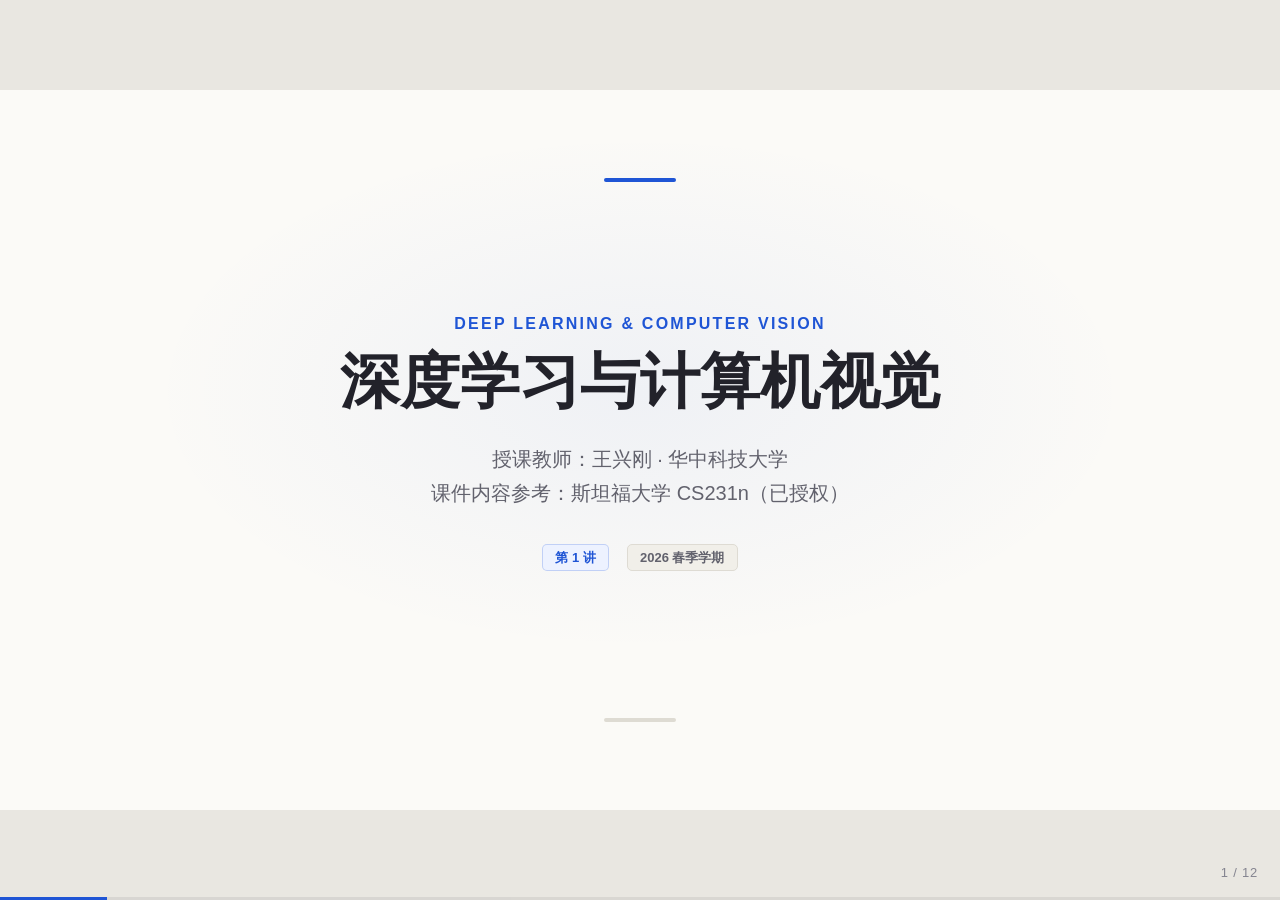
==== demo.html @ 80c35b1e "Initial commit: 深度学习与计算机视觉 AI-native HTML 课件（三讲）" ====
<!DOCTYPE html>
<html lang="zh-CN">
<head>
<meta charset="utf-8">
<meta name="viewport" content="width=device-width, initial-scale=1">
<title>课件设计系统 Demo — 深度学习与计算机视觉</title>
<link rel="stylesheet" href="css/slides.css">
</head>
<body>
<div id="viewport">
  <div id="stage">

<!-- ========== 1. cover 封面 ========== -->
<section class="slide" data-layout="cover">
  <div class="kicker">Deep Learning &amp; Computer Vision</div>
  <h1 class="cover-title">深度学习与计算机视觉</h1>
  <div class="cover-sub">授课教师：王兴刚 · 华中科技大学<br>课件内容参考：斯坦福大学 CS231n（已授权）</div>
  <div class="cover-lecture">
    <span class="tag">第 1 讲</span>
    <span class="tag neutral">2026 春季学期</span>
  </div>
</section>

<!-- ========== 2. section 章节页 ========== -->
<section class="slide" data-layout="section">
  <div class="section-num">01</div>
  <div class="section-title">课程导论</div>
  <div class="section-sub">人工智能 · 机器学习 · 深度学习 · 计算机视觉</div>
</section>

<!-- ========== 3. bullets 单栏列表 ========== -->
<section class="slide" data-layout="bullets">
  <div class="slide-meta"><span>第 1 讲 · 课程导论</span><span class="meta-page">03</span></div>
  <div class="kicker">Overview</div>
  <h2 class="slide-title">什么是<span class="em">计算机视觉</span>？</h2>
  <div class="slide-body">
    <p class="lead">让机器像人一样“看懂”图像与视频，是人工智能最核心的能力之一。</p>
    <ul class="bullets">
      <li>视觉是生物最重要的感知通道
        <ul>
          <li>人类大脑皮层约 50% 参与视觉处理</li>
          <li>每秒约 10<sup>7</sup> 比特的视觉信息进入人眼</li>
        </ul>
      </li>
      <li>计算机视觉的目标：<strong>从像素到语义</strong></li>
      <li>典型任务：分类、检测、分割、重建</li>
      <li>深度学习是当前的主导范式 <span class="tag">CNN</span> <span class="tag warm">Transformer</span></li>
    </ul>
  </div>
</section>

<!-- ========== 3b. bullets + .dense 内容较多时 ========== -->
<section class="slide dense" data-layout="bullets">
  <div class="slide-meta"><span>第 1 讲 · 课程导论</span><span class="meta-page">04</span></div>
  <h2 class="slide-title">本讲要点（dense 版式示例）</h2>
  <div class="slide-body">
    <ul class="bullets">
      <li>人工智能的历史脉络
        <ul>
          <li>1956 达特茅斯会议：AI 概念诞生</li>
          <li>两次寒冬与三次浪潮</li>
        </ul>
      </li>
      <li>机器学习 vs. 传统规则方法
        <ul>
          <li>从“手工规则”到“数据驱动”</li>
          <li>特征工程与表示学习</li>
        </ul>
      </li>
      <li>深度学习爆发的三要素：数据、算力、算法</li>
      <li>计算机视觉的核心问题
        <ul>
          <li>语义鸿沟：像素与语义的差距</li>
          <li>视角、光照、遮挡、形变带来的类内差异</li>
        </ul>
      </li>
      <li>课程安排与考核方式说明</li>
    </ul>
  </div>
</section>

<!-- ========== 4. two-col 双栏 ========== -->
<section class="slide" data-layout="two-col">
  <div class="slide-meta"><span>第 1 讲 · 课程导论</span><span class="meta-page">05</span></div>
  <h2 class="slide-title">传统方法 vs. 深度学习</h2>
  <div class="cols">
    <div class="col">
      <div class="col-title">传统视觉方法</div>
      <ul class="bullets">
        <li>手工设计特征（SIFT、HOG）</li>
        <li>浅层分类器（SVM、Boosting）</li>
        <li>流程清晰、可解释性强</li>
        <li>性能受限于特征表达能力</li>
      </ul>
    </div>
    <div class="col">
      <div class="col-title">深度学习方法</div>
      <ul class="bullets">
        <li>特征自动从数据中学习</li>
        <li>端到端联合优化</li>
        <li>性能随数据规模持续增长</li>
        <li>依赖大量标注数据与算力</li>
      </ul>
    </div>
  </div>
</section>

<!-- ========== 5. split 左文右图 ========== -->
<section class="slide" data-layout="split">
  <div class="slide-meta"><span>第 1 讲 · 课程导论</span><span class="meta-page">06</span></div>
  <h2 class="slide-title">图像分类：给定图片，预测类别</h2>
  <div class="split-body">
    <div class="split-text">
      <ul class="bullets">
        <li>输入：一张 RGB 图像</li>
        <li>输出：<strong>预定义类别</strong>的概率分布</li>
        <li>核心挑战：视角 / 光照 / 形变 / 遮挡</li>
        <li>代表数据集：ImageNet（1000 类、128 万张图）</li>
      </ul>
    </div>
    <div class="split-media">
      <img src="data:image/svg+xml;utf8,<svg xmlns='http://www.w3.org/2000/svg' width='640' height='420'><rect width='640' height='420' fill='white'/><circle cx='320' cy='190' r='110' fill='none' stroke='%232456d6' stroke-width='4'/><text x='320' y='200' font-size='30' text-anchor='middle' fill='%2322222a' font-family='sans-serif'>cat: 0.92</text><text x='320' y='360' font-size='18' text-anchor='middle' fill='%23666' font-family='sans-serif'>示意图：分类结果</text></svg>" alt="分类示意">
      <div class="caption">图 1 · 图像分类任务示意</div>
    </div>
  </div>
</section>

<!-- ========== 5b. split + .flip 右文左图 ========== -->
<section class="slide flip" data-layout="split">
  <div class="slide-meta"><span>第 1 讲 · 课程导论</span><span class="meta-page">07</span></div>
  <h2 class="slide-title">目标检测：定位并识别多个目标</h2>
  <div class="split-body">
    <div class="split-text">
      <ul class="bullets">
        <li>在分类基础上进一步给出<strong>边界框</strong></li>
        <li>需要同时解决定位与分类两个子问题</li>
        <li>两阶段：Faster R-CNN；单阶段：YOLO</li>
      </ul>
    </div>
    <div class="split-media">
      <img src="data:image/svg+xml;utf8,<svg xmlns='http://www.w3.org/2000/svg' width='640' height='420'><rect width='640' height='420' fill='white'/><rect x='80' y='80' width='200' height='160' fill='none' stroke='%232456d6' stroke-width='4'/><rect x='360' y='160' width='180' height='180' fill='none' stroke='%23c2521e' stroke-width='4'/><text x='180' y='70' font-size='20' text-anchor='middle' fill='%232456d6' font-family='sans-serif'>person</text><text x='450' y='150' font-size='20' text-anchor='middle' fill='%23c2521e' font-family='sans-serif'>bicycle</text></svg>" alt="检测示意">
      <div class="caption">图 2 · 目标检测输出示例（flip 版式）</div>
    </div>
  </div>
</section>

<!-- ========== 6. image-full 整页大图 ========== -->
<section class="slide" data-layout="image-full">
  <div class="slide-meta"><span>第 1 讲 · 课程导论</span><span class="meta-page">08</span></div>
  <h2 class="slide-title">语义分割：逐像素的场景理解</h2>
  <div class="full-media">
    <img src="data:image/svg+xml;utf8,<svg xmlns='http://www.w3.org/2000/svg' width='1000' height='460'><rect width='1000' height='460' fill='white'/><rect x='60' y='60' width='880' height='300' fill='%23e8eefb'/><rect x='60' y='240' width='880' height='120' fill='%23fbece4'/><circle cx='300' cy='160' r='60' fill='%232456d6' opacity='0.5'/><circle cx='700' cy='150' r='50' fill='%23c2521e' opacity='0.5'/><text x='500' y='420' font-size='20' text-anchor='middle' fill='%23666' font-family='sans-serif'>天空 / 道路 / 车辆 / 行人 —— 每个像素一个类别</text></svg>" alt="语义分割示意">
  </div>
  <div class="caption">图 3 · 语义分割将图像分解为具有语义标签的区域</div>
</section>

<!-- ========== 7. gallery 多图 grid ========== -->
<section class="slide" data-layout="gallery">
  <div class="slide-meta"><span>第 1 讲 · 课程导论</span><span class="meta-page">09</span></div>
  <h2 class="slide-title">视觉任务一览</h2>
  <div class="gallery-grid" data-cols="2">
    <figure>
      <img src="data:image/svg+xml;utf8,<svg xmlns='http://www.w3.org/2000/svg' width='520' height='260'><rect width='520' height='260' fill='white'/><circle cx='260' cy='130' r='70' fill='none' stroke='%232456d6' stroke-width='4'/></svg>" alt="分类">
      <figcaption>(a) 图像分类</figcaption>
    </figure>
    <figure>
      <img src="data:image/svg+xml;utf8,<svg xmlns='http://www.w3.org/2000/svg' width='520' height='260'><rect width='520' height='260' fill='white'/><rect x='140' y='60' width='240' height='140' fill='none' stroke='%232456d6' stroke-width='4'/></svg>" alt="检测">
      <figcaption>(b) 目标检测</figcaption>
    </figure>
    <figure>
      <img src="data:image/svg+xml;utf8,<svg xmlns='http://www.w3.org/2000/svg' width='520' height='260'><rect width='520' height='260' fill='white'/><rect x='0' y='150' width='520' height='110' fill='%23e8eefb'/><rect x='0' y='0' width='520' height='150' fill='%23fbece4'/></svg>" alt="分割">
      <figcaption>(c) 语义分割</figcaption>
    </figure>
    <figure>
      <img src="data:image/svg+xml;utf8,<svg xmlns='http://www.w3.org/2000/svg' width='520' height='260'><rect width='520' height='260' fill='white'/><path d='M80 200 L200 80 L320 160 L440 60' fill='none' stroke='%232456d6' stroke-width='4'/></svg>" alt="姿态估计">
      <figcaption>(d) 姿态估计</figcaption>
    </figure>
  </div>
</section>

<!-- ========== 8. statement 金句页 ========== -->
<section class="slide" data-layout="statement">
  <div class="statement-text">计算机视觉的核心问题，<br>是如何跨越<span class="em">像素</span>与<span class="em">语义</span>之间的鸿沟。</div>
  <div class="statement-sub">—— 本讲主线</div>
</section>

<!-- ========== 9. table 表格 ========== -->
<section class="slide" data-layout="table">
  <div class="slide-meta"><span>第 1 讲 · 课程导论</span><span class="meta-page">11</span></div>
  <h2 class="slide-title">ImageNet 挑战赛历年冠军</h2>
  <div class="table-wrap">
    <table>
      <thead>
        <tr><th>年份</th><th>模型</th><th>方法类别</th><th class="num">Top-5 错误率</th></tr>
      </thead>
      <tbody>
        <tr><td class="num">2010</td><td>NEC-UIUC</td><td>手工特征 + SVM</td><td class="num">28.2%</td></tr>
        <tr><td class="num">2012</td><td><strong>AlexNet</strong></td><td>深度卷积网络</td><td class="num">15.3%</td></tr>
        <tr><td class="num">2014</td><td>GoogLeNet</td><td>Inception 模块</td><td class="num">6.7%</td></tr>
        <tr><td class="num">2015</td><td>ResNet</td><td>残差连接（152 层）</td><td class="num">3.6%</td></tr>
        <tr><td class="num">2017</td><td>SENet</td><td>通道注意力</td><td class="num">2.3%</td></tr>
      </tbody>
    </table>
  </div>
</section>

<!-- ========== 10. code 代码 / 公式 ========== -->
<section class="slide" data-layout="code">
  <div class="slide-meta"><span>第 1 讲 · 课程导论</span><span class="meta-page">12</span></div>
  <h2 class="slide-title">卷积运算与 PyTorch 示例</h2>
  <div class="code-body">
    <div class="formula-block">y[i,j] = &Sigma;<sub>m</sub> &Sigma;<sub>n</sub> x[i+m, j+n] &middot; w[m,n] + b</div>
    <div class="code-block"><span class="kw">import</span> torch.nn <span class="kw">as</span> nn

<span class="cm"># 一个 3x3 卷积层：输入 3 通道，输出 64 通道</span>
conv = nn.Conv2d(<span class="st">in_channels</span>=3, <span class="st">out_channels</span>=64,
                 kernel_size=3, padding=1)
relu = nn.ReLU()</div>
  </div>
</section>

  </div><!-- /#stage -->
</div><!-- /#viewport -->

<div id="pager"></div>
<div id="progress-track"><div id="progress"></div></div>
<script src="js/slides.js"></script>
</body>
</html>
---- css/slides.css ----
/* ==========================================================================
   slides.css — 浅色学术 Keynote 风幻灯片设计系统
   画布：1280 x 720，JS 等比缩放居中；页面结构见 demo.html
   每页：<section class="slide" data-layout="...">
   ========================================================================== */

:root {
  /* 色板：米白纸面 + 深墨色正文 + 学术蓝强调 + 暖橙点缀 */
  --paper:      #fbfaf7;
  --paper-deep: #e9e7e1;   /* 画布外过渡色 */
  --card:       #ffffff;
  --ink:        #22222a;
  --muted:      #62626d;
  --faint:      #858590;
  --line:       #dedbd3;
  --accent:     #1f55d5;
  --accent-soft:#edf2ff;   /* 强调色的浅底 */
  --accent-2:   #c2521e;   /* 暖橙点缀（克制使用） */

  --font-zh: "PingFang SC", "Hiragino Sans GB", "Microsoft YaHei",
             "Noto Sans CJK SC", "Source Han Sans SC", sans-serif;
  --font-en: -apple-system, "Helvetica Neue", "Segoe UI", Arial, sans-serif;
  --font-mono: "SF Mono", "Menlo", "Consolas", "Courier New", monospace;

  --pad-x: 64px;
  --pad-y: 56px;
  --radius: 10px;
}

* { margin: 0; padding: 0; box-sizing: border-box; }
html, body { height: 100%; }

body {
  background: var(--paper-deep);
  color: var(--ink);
  font-family: var(--font-zh);
  overflow: hidden;
  -webkit-font-smoothing: antialiased;
  text-rendering: optimizeLegibility;
}

/* --------------------------------------------------------------------------
   舞台与缩放（JS 计算 scale 写入 #stage 的 transform）
   -------------------------------------------------------------------------- */
#viewport {
  position: fixed; inset: 0;
  display: flex; align-items: center; justify-content: center;
}
#stage {
  width: 1280px; height: 720px;
  position: relative;
  flex: none;
  transform-origin: center center;
}

/* --------------------------------------------------------------------------
   幻灯片通用
   -------------------------------------------------------------------------- */
.slide {
  position: absolute; inset: 0;
  display: none;
  flex-direction: column;
  padding: var(--pad-y) var(--pad-x) calc(var(--pad-y) + 14px);
  background: var(--paper);
  overflow: hidden;
}
.slide::after {
  content: "";
  position: absolute; left: var(--pad-x); right: var(--pad-x); bottom: 0;
  height: 1px;
  background: linear-gradient(90deg, rgba(31,85,213,.30), rgba(31,85,213,0));
  pointer-events: none;
}
.slide.active { display: flex; }

/* 页眉：讲次小字（左） + 页码（右，手写或留空，总页码由 JS pager 提供） */
.slide-meta {
  display: flex; justify-content: space-between; align-items: baseline;
  font-size: 13px; letter-spacing: 0.08em;
  color: var(--faint);
  margin-bottom: 22px;
  text-transform: uppercase;
}
.slide-meta .meta-page { font-family: var(--font-en); }

/* 通用标题 */
.slide-title {
  font-size: 42px; font-weight: 720; line-height: 1.22;
  letter-spacing: 0;
  margin-bottom: 24px;
}
.slide-title .em { color: var(--accent); }

/* 通用元素 --------------------------------------------------------------- */

/* .kicker 标题上方小标签 */
.kicker {
  font-size: 14px; font-weight: 600;
  letter-spacing: 0.14em; text-transform: uppercase;
  color: var(--accent);
  margin-bottom: 12px;
}

/* .lead 导语段 */
.lead {
  font-size: 20px; line-height: 1.62;
  color: var(--muted);
  max-width: 56em;
  margin-bottom: 22px;
}

/* .tag 小胶囊标签 */
.tag {
  display: inline-block;
  font-size: 13px; font-weight: 600; line-height: 1;
  padding: 6px 12px;
  border-radius: 5px;
  background: var(--accent-soft);
  color: var(--accent);
  border: 1px solid rgba(36, 86, 214, 0.22);
}
.tag.warm { background: #fbece4; color: var(--accent-2); border-color: rgba(194, 82, 30, 0.25); }
.tag.neutral { background: #f1efe9; color: var(--muted); border-color: var(--line); }
.tag + .tag { margin-left: 8px; }

/* ul.bullets 自定义 marker：强调色小方块，二级为空心圆点 */
ul.bullets {
  list-style: none;
  font-size: 21px; line-height: 1.6;
}
ul.bullets > li {
  position: relative;
  padding-left: 30px;
  margin-bottom: 14px;
}
ul.bullets > li::before {
  content: "";
  position: absolute; left: 2px; top: 0.62em;
  width: 9px; height: 9px;
  background: var(--accent);
  border-radius: 2px;
}
ul.bullets ul {
  list-style: none;
  margin-top: 10px;
  font-size: 0.88em;
  color: var(--muted);
}
ul.bullets ul > li {
  position: relative;
  padding-left: 26px;
  margin-bottom: 8px;
}
ul.bullets ul > li::before {
  content: "";
  position: absolute; left: 4px; top: 0.58em;
  width: 7px; height: 7px;
  border: 2px solid var(--accent);
  border-radius: 50%;
  background: transparent;
}
ul.bullets strong, .slide strong { color: var(--accent); font-weight: 700; }
ul.bullets .hl2 { color: var(--accent-2); font-weight: 700; }

/* .dense 内容多时的微调 */
.dense .slide-title { font-size: 34px; margin-bottom: 20px; }
.dense ul.bullets { font-size: 18px; line-height: 1.5; }
.dense ul.bullets > li { margin-bottom: 9px; }
.dense .lead { font-size: 18px; margin-bottom: 18px; }

/* 图片：白底图自然融入纸面，轻微圆角 + 细边框 + 浅阴影 */
.slide img {
  display: block;
  max-width: 100%; max-height: 100%;
  border-radius: var(--radius);
  border: 1px solid var(--line);
  box-shadow: 0 3px 14px rgba(34, 34, 42, 0.055);
  background: #fff;
}
figure { display: flex; flex-direction: column; align-items: center; min-width: 0; }
figcaption, .caption {
  margin-top: 10px;
  font-size: 14px; color: var(--faint);
  text-align: center;
}

/* --------------------------------------------------------------------------
   1. cover — 封面
   -------------------------------------------------------------------------- */
.slide[data-layout="cover"] {
  align-items: center; justify-content: center;
  text-align: center;
  background:
    radial-gradient(680px 360px at 50% 42%, rgba(31, 85, 213, .055), transparent 72%),
    var(--paper);
}
.slide[data-layout="cover"] .kicker { font-size: 16px; }
.slide[data-layout="cover"] .cover-title {
  font-size: 60px; font-weight: 800; line-height: 1.22;
  max-width: 20em;
  margin-bottom: 24px;
}
.slide[data-layout="cover"] .cover-sub {
  font-size: 20px; line-height: 1.7; color: var(--muted);
  margin-bottom: 34px;
}
.slide[data-layout="cover"] .cover-lecture {
  display: inline-flex; gap: 10px; align-items: center;
}

/* 封面顶部与底部的细强调线 */
.slide[data-layout="cover"]::before,
.slide[data-layout="cover"]::after {
  content: "";
  position: absolute; left: 50%; transform: translateX(-50%);
  width: 72px; height: 4px; border-radius: 2px;
  background: var(--accent);
}
.slide[data-layout="cover"]::before { top: 88px; }
.slide[data-layout="cover"]::after { bottom: 88px; background: var(--line); }

/* --------------------------------------------------------------------------
   2. section — 章节页
   -------------------------------------------------------------------------- */
.slide[data-layout="section"] {
  align-items: center; justify-content: center;
  text-align: center;
  background:
    radial-gradient(520px 300px at 50% 46%, rgba(31, 85, 213, .05), transparent 72%),
    var(--paper);
}
.slide[data-layout="section"] .section-num {
  font-family: var(--font-en);
  font-size: 130px; font-weight: 800; line-height: 1;
  color: var(--accent);
  opacity: 0.16;
  margin-bottom: 6px;
}
.slide[data-layout="section"] .section-title {
  font-size: 56px; font-weight: 800; line-height: 1.25;
}
.slide[data-layout="section"] .section-sub {
  margin-top: 18px;
  font-size: 19px; color: var(--muted);
}

/* --------------------------------------------------------------------------
   3. bullets — 标题 + 单栏层级列表
   -------------------------------------------------------------------------- */
.slide[data-layout="bullets"] .slide-body { flex: 1; min-height: 0; }

/* --------------------------------------------------------------------------
   4. two-col — 标题 + 左右双栏
   -------------------------------------------------------------------------- */
.slide[data-layout="two-col"] .cols {
  flex: 1; min-height: 0;
  display: grid; grid-template-columns: 1fr 1fr; gap: 48px;
}
.slide[data-layout="two-col"] .col { min-width: 0; }
.slide[data-layout="two-col"] .col-title {
  font-size: 24px; font-weight: 700;
  margin-bottom: 16px;
  padding-bottom: 10px;
  border-bottom: 2px solid var(--accent);
}
.slide[data-layout="two-col"] .col:nth-child(2) .col-title { border-color: var(--accent-2); }
.slide[data-layout="two-col"] ul.bullets { font-size: 19px; }

/* --------------------------------------------------------------------------
   5. split — 标题 + 左文右图（.flip 反转）
   -------------------------------------------------------------------------- */
.slide[data-layout="split"] .split-body {
  flex: 1; min-height: 0;
  display: grid; grid-template-columns: 1fr 1fr; gap: 48px;
  align-items: center;
}
.slide[data-layout="split"] .split-text { min-width: 0; }
.slide[data-layout="split"] .split-media {
  display: flex; flex-direction: column; align-items: center; justify-content: center;
  min-width: 0; max-height: 100%;
}
.slide[data-layout="split"].flip .split-text { order: 2; }
.slide[data-layout="split"].flip .split-media { order: 1; }

/* --------------------------------------------------------------------------
   6. image-full — 整页大图
   -------------------------------------------------------------------------- */
.slide[data-layout="image-full"] { padding-bottom: var(--pad-y); }
.slide[data-layout="image-full"] .slide-title { margin-bottom: 14px; }
.slide[data-layout="image-full"] .full-media {
  flex: 1; min-height: 0;
  display: flex; align-items: center; justify-content: center;
}
.slide[data-layout="image-full"] .full-media img {
  max-width: 100%; max-height: 100%;
  object-fit: contain;
}
.slide[data-layout="image-full"] .caption { margin-top: 12px; }

/* --------------------------------------------------------------------------
   7. gallery — 标题 + 2~6 图 grid
   -------------------------------------------------------------------------- */
.slide[data-layout="gallery"] .gallery-grid {
  flex: 1; min-height: 0;
  display: grid; gap: 24px;
  align-items: stretch;
}
/* 默认 2 列；用 data-cols="3" 切 3 列（4~6 图时） */
.slide[data-layout="gallery"] .gallery-grid { grid-template-columns: repeat(2, 1fr); }
.slide[data-layout="gallery"] .gallery-grid[data-cols="3"] { grid-template-columns: repeat(3, 1fr); }
.slide[data-layout="gallery"] figure {
  justify-content: center;
  min-height: 0;
}
.slide[data-layout="gallery"] figure img {
  flex: 1; min-height: 0;
  object-fit: contain;
}

.cooking-strip {
  flex: 1; min-width: 0;
  display: grid;
  grid-template-columns: repeat(5, minmax(0, 1fr));
  gap: 10px;
  align-items: center;
}
.cooking-strip img {
  width: 100%; height: 112px !important;
  object-fit: cover;
}

/* --------------------------------------------------------------------------
   8. statement — 超大字金句页
   -------------------------------------------------------------------------- */
.slide[data-layout="statement"] {
  align-items: center; justify-content: center;
  text-align: center;
  background:
    radial-gradient(640px 320px at 50% 48%, rgba(31, 85, 213, .045), transparent 74%),
    var(--paper);
}
.slide[data-layout="statement"] .statement-text {
  font-size: 52px; font-weight: 800; line-height: 1.4;
  max-width: 22em;
}
.slide[data-layout="statement"] .statement-text .em { color: var(--accent); }
.slide[data-layout="statement"] .statement-sub {
  margin-top: 26px;
  font-size: 19px; color: var(--muted);
}

/* --------------------------------------------------------------------------
   9. table — 简洁表格
   -------------------------------------------------------------------------- */
.slide[data-layout="table"] .table-wrap { flex: 1; min-height: 0; }
.slide table {
  width: 100%;
  border-collapse: collapse;
  font-size: 19px; line-height: 1.5;
  background: var(--card);
  border: 1px solid var(--line);
  border-radius: var(--radius);
  overflow: hidden;
}
.slide table th {
  background: var(--accent);
  color: #fff;
  font-weight: 700; text-align: left;
  padding: 13px 18px;
  font-size: 17px;
}
.slide table td {
  padding: 12px 18px;
  border-top: 1px solid var(--line);
  color: var(--ink);
}
.slide table tbody tr:nth-child(even) td { background: #f4f2ec; }
.slide table td.num, .slide table th.num { font-family: var(--font-en); text-align: right; }
.dense table { font-size: 16px; }
.dense table th, .dense table td { padding: 9px 14px; }

/* --------------------------------------------------------------------------
   10. code — 代码 / 公式块
   -------------------------------------------------------------------------- */
.slide[data-layout="code"] .code-body { flex: 1; min-height: 0; display: flex; flex-direction: column; gap: 20px; }
.code-block {
  position: relative;
  background: var(--card);
  border: 1px solid var(--line);
  border-radius: var(--radius);
  padding: 20px 24px 20px 28px;
  font-family: var(--font-mono);
  font-size: 17px; line-height: 1.65;
  white-space: pre; overflow: hidden;
  color: var(--ink);
}
/* 左边界强调色条 */
.code-block::before {
  content: "";
  position: absolute; left: 0; top: 0; bottom: 0;
  width: 4px;
  background: var(--accent);
  border-radius: 4px 0 0 4px;
}
.code-block .cm { color: var(--faint); }   /* 注释 */
.code-block .kw { color: var(--accent); font-weight: 600; }  /* 关键字 */
.code-block .st { color: var(--accent-2); }                  /* 字符串 */
.formula-block {
  font-family: var(--font-mono);
  text-align: center;
  font-size: 22px;
  padding: 28px 24px;
}

/* --------------------------------------------------------------------------
   11. 教学增强组件：重点提示框 / 页脚来源 / 参考文献 / 总结卡片
     - .keypoint        重点提示框（放 slide 正文末尾；.warm 变体用于"注意/易错"）
     - .src-note        页脚来源小字（绝对定位右下，标注图表/论文出处）
     - section.refs     参考文献页（配 ol.ref-list，悬挂缩进，多篇可分栏 .cols-2）
     - .card-grid       结构化总结卡片网格（data-cols="2|3"，内放 .mini-card）
   -------------------------------------------------------------------------- */
.keypoint {
  display: flex; gap: 14px; align-items: flex-start;
  background: transparent;
  border: 0;
  border-top: 2px solid rgba(31, 85, 213, .30);
  border-radius: 0;
  padding: 13px 2px 0;
  font-size: 18px; line-height: 1.6;
  color: var(--ink);
  margin-top: auto;              /* 默认沉到正文底部 */
}
.keypoint::before {
  content: "重点";
  flex: none;
  font-size: 12px; font-weight: 750; letter-spacing: .12em;
  color: var(--accent); background: transparent;
  padding: 4px 0; margin-top: 1px;
}
.keypoint.warm { background: transparent; border-color: rgba(194, 82, 30, .32); }
.keypoint.warm::before { content: "注意"; color: var(--accent-2); background: transparent; }
.keypoint strong { color: var(--accent); }
.keypoint.warm strong { color: var(--accent-2); }
.dense .keypoint { font-size: 16px; padding: 11px 16px; }

.src-note {
  position: absolute; right: var(--pad-x); bottom: 20px;
  max-width: 60%;
  font-size: 12px; line-height: 1.5;
  color: var(--faint);
  text-align: right;
  font-family: var(--font-en);
}

.slide[data-layout="bullets"] .ref-list,
.refs .ref-list {
  flex: 1; min-height: 0;
  margin: 0; padding-left: 2.2em;
  font-size: 15.5px; line-height: 1.75;
  color: var(--ink);
  column-gap: 48px;
}
.refs .ref-list.cols-2 { column-count: 2; }
.ref-list li { padding-left: .4em; margin-bottom: 2px; }
.ref-list li::marker { color: var(--accent); font-family: var(--font-en); font-weight: 600; }
.ref-list .ref-venue { color: var(--muted); font-style: normal; }
.ref-list .ref-title { font-weight: 600; }

.card-grid { flex: 1; min-height: 0; display: grid; gap: 20px; align-content: center; }
.card-grid[data-cols="2"] { grid-template-columns: 1fr 1fr; }
.card-grid[data-cols="3"] { grid-template-columns: 1fr 1fr 1fr; }
.mini-card {
  background: transparent;
  border: 0;
  border-top: 3px solid var(--accent);
  border-radius: 0;
  padding: 18px 14px 12px 0;
}
.mini-card .mc-title { font-size: 20px; font-weight: 720; margin-bottom: 8px; color: var(--ink); }
.mini-card .mc-no { font-family: var(--font-mono); font-size: 12px; color: var(--accent); letter-spacing: .15em; margin-bottom: 6px; }
.mini-card p, .mini-card li { font-size: 16px; line-height: 1.62; color: var(--muted); margin: 0; }
.mini-card ul { margin: 0; padding-left: 1.2em; }
.mini-card strong { color: var(--accent); }

/* --------------------------------------------------------------------------
   固定 UI：页码 + 进度条（总览/打印时隐藏）
   -------------------------------------------------------------------------- */
#pager {
  position: fixed; right: 22px; bottom: 16px; z-index: 20;
  font-family: var(--font-en);
  font-size: 13px; letter-spacing: 0.06em;
  color: var(--faint);
  background: transparent;
  padding: 4px 0;
  border: 0;
  user-select: none;
}
#progress-track {
  position: fixed; left: 0; right: 0; bottom: 0; z-index: 20;
  height: 3px;
  background: rgba(34, 34, 42, 0.08);
}
#progress {
  height: 100%; width: 0;
  background: var(--accent);
  transition: width 0.25s ease;
}

/* --------------------------------------------------------------------------
   总览模式（body.overview）：grid 缩略图，点击跳转
   -------------------------------------------------------------------------- */
body.overview { overflow: auto; }
body.overview #viewport {
  position: static;
  display: block;
  padding: 32px;
}
body.overview #stage {
  width: auto; height: auto;
  display: flex; flex-wrap: wrap;
  gap: 24px;
  justify-content: center;
  transform: none !important;
}
body.overview .slide {
  position: relative; inset: auto;
  display: flex;                 /* 总览中全部可见 */
  flex: none;
  transform: scale(var(--ov-scale, 0.22));
  transform-origin: top left;
  /* 用负 margin 把布局盒收缩到缩放后的视觉尺寸 */
  margin: 0 calc(1280px * (var(--ov-scale, 0.22) - 1))
             calc(720px * (var(--ov-scale, 0.22) - 1)) 0;
  border-radius: 3px;
  box-shadow: 0 4px 18px rgba(34, 34, 42, 0.16);
  cursor: pointer;
  outline: 2px solid transparent;
  transition: outline-color 0.15s ease;
}
body.overview .slide:hover { outline-color: var(--accent); }
body.overview .slide.active { outline-color: var(--accent-2); }
body.overview #pager, body.overview #progress-track { display: none; }

@media (prefers-reduced-motion: reduce) {
  #progress, body.overview .slide { transition: none; }
}

/* --------------------------------------------------------------------------
   打印：每页 slide 一版，无导航 UI
   -------------------------------------------------------------------------- */
@media print {
  body { background: #fff; overflow: visible; }
  #viewport { position: static; display: block; }
  #stage { width: auto; height: auto; transform: none !important; }
  .slide {
    position: relative; inset: auto;
    display: flex !important;
    width: 1280px; height: 720px;
    page-break-after: always;
    break-inside: avoid;
    box-shadow: none;
  }
  #pager, #progress-track { display: none !important; }
}
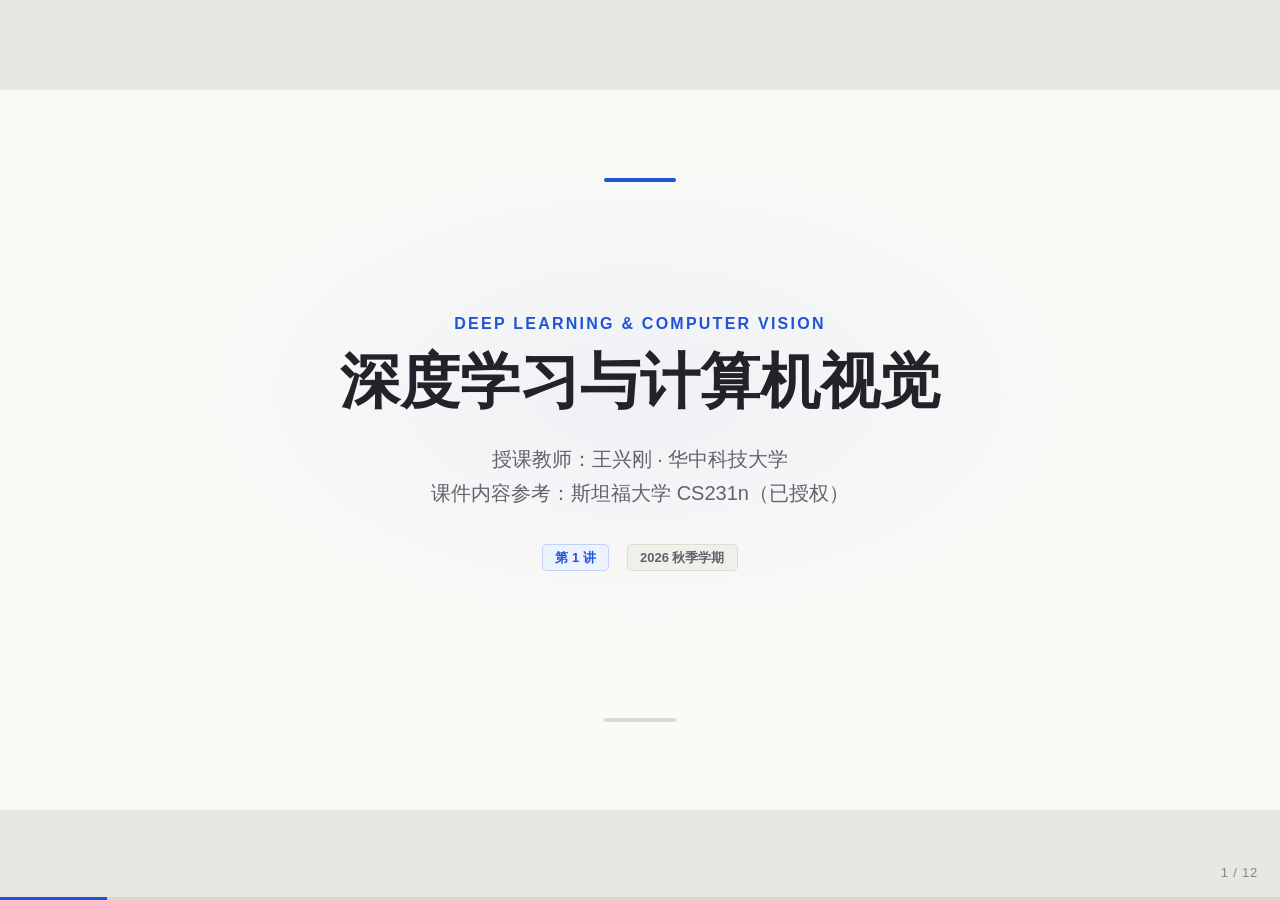
==== commit e53db198: "三讲评审整改：L1 去重转折化(64→59)；L2 机制讲透+练习页(90→81)；L3 拆分为3A/3B并落实14条评审；修复research引用、清理未用素材" ====
--- a/demo.html
+++ b/demo.html
@@ -17,7 +17,7 @@
   <div class="cover-sub">授课教师：王兴刚 · 华中科技大学<br>课件内容参考：斯坦福大学 CS231n（已授权）</div>
   <div class="cover-lecture">
     <span class="tag">第 1 讲</span>
-    <span class="tag neutral">2026 春季学期</span>
+    <span class="tag neutral">2026 秋季学期</span>
   </div>
 </section>
 
--- a/css/slides.css
+++ b/css/slides.css
@@ -297,6 +297,129 @@
 }
 .slide[data-layout="image-full"] .caption { margin-top: 12px; }
 
+/* History timeline — native, crisp replacement for the old raster screenshot */
+.timeline-slide .slide-title { margin-bottom: 8px; }
+.history-timeline {
+  position: relative;
+  flex: 1;
+  min-height: 0;
+  margin: 2px 24px 0;
+}
+.history-timeline .timeline-axis {
+  position: absolute;
+  left: 2%;
+  right: 2%;
+  top: 48%;
+  height: 4px;
+  border-radius: 999px;
+  background: linear-gradient(90deg, #9db8ef 0%, #2456d6 64%, #c2521e 100%);
+}
+.history-timeline .timeline-axis::after {
+  content: "";
+  position: absolute;
+  right: -3px;
+  top: -6px;
+  border-left: 13px solid #c2521e;
+  border-top: 8px solid transparent;
+  border-bottom: 8px solid transparent;
+}
+.history-event {
+  position: absolute;
+  left: var(--x);
+  top: 0;
+  width: 154px;
+  height: 100%;
+  transform: translateX(-50%);
+}
+.history-event .event-node {
+  position: absolute;
+  top: calc(48% - 8px);
+  left: 50%;
+  width: 20px;
+  height: 20px;
+  transform: translateX(-50%);
+  border: 4px solid #2456d6;
+  border-radius: 50%;
+  background: #fbfaf7;
+  box-shadow: 0 0 0 5px rgba(36,86,214,.12);
+}
+.history-event.highlight .event-node {
+  border-color: #c2521e;
+  box-shadow: 0 0 0 5px rgba(194,82,30,.13);
+}
+.history-event .event-card {
+  position: absolute;
+  left: 50%;
+  width: 154px;
+  transform: translateX(-50%);
+  text-align: center;
+}
+.history-event.above .event-card { bottom: 57%; }
+.history-event.below .event-card { top: 57%; }
+.history-event .event-card::after {
+  content: "";
+  position: absolute;
+  left: 50%;
+  width: 1px;
+  height: 24px;
+  background: #b8bdc9;
+}
+.history-event.above .event-card::after { top: calc(100% + 7px); }
+.history-event.below .event-card::after { bottom: calc(100% + 7px); }
+.history-event .event-year {
+  display: inline-block;
+  margin-bottom: 5px;
+  padding: 3px 10px;
+  border-radius: 999px;
+  color: #2456d6;
+  background: #eaf0fd;
+  font-size: 17px;
+  line-height: 1.2;
+  font-weight: 800;
+  letter-spacing: .02em;
+}
+.history-event.highlight .event-year {
+  color: #a84418;
+  background: #fbece4;
+}
+.history-event .event-title {
+  color: #22222a;
+  font-size: 19px;
+  line-height: 1.25;
+  font-weight: 750;
+}
+.history-event .event-note {
+  margin-top: 5px;
+  color: #686875;
+  font-size: 13.5px;
+  line-height: 1.42;
+}
+
+/* CCNet method page */
+.ccnet-method { grid-template-columns: .96fr 1.04fr !important; gap: 34px !important; }
+.ccnet-method .lead { margin-bottom: 10px; line-height: 1.5; }
+.ccnet-equation {
+  margin: 8px 0;
+  padding: 8px 12px 7px;
+  border-left: 3px solid rgba(36,86,214,.7);
+  background: rgba(36,86,214,.045);
+}
+.ccnet-equation .eq-main {
+  color: #22222a;
+  font-family: Georgia, "Times New Roman", serif;
+  font-size: 20px;
+  line-height: 1.2;
+}
+.ccnet-equation .eq-note {
+  margin-top: 3px;
+  color: #73737f;
+  font-size: 13px;
+  line-height: 1.35;
+}
+.ccnet-method ul.bullets.compact { margin-top: 9px; font-size: 16px; line-height: 1.42; }
+.ccnet-method ul.bullets.compact > li { margin-bottom: 6px; }
+.ccnet-module-media img { width: 100%; max-height: 360px; object-fit: contain; }
+
 /* --------------------------------------------------------------------------
    7. gallery — 标题 + 2~6 图 grid
    -------------------------------------------------------------------------- */
@@ -316,6 +439,692 @@
   flex: 1; min-height: 0;
   object-fit: contain;
 }
+
+/* Application gallery: recompose wide source figures to use the slide area */
+.application-gallery { gap: 18px !important; }
+.application-gallery .visual-case { justify-content: flex-start !important; }
+.application-gallery .case-visual {
+  flex: 1;
+  min-height: 0;
+  width: 100%;
+  overflow: hidden;
+  border-radius: 8px;
+  background: #f5f4f1;
+}
+.application-gallery .caption-mosaic {
+  display: grid;
+  grid-template-columns: repeat(2, 1fr);
+  grid-template-rows: repeat(2, 1fr);
+  gap: 6px;
+}
+.application-gallery .caption-mosaic > div {
+  min-width: 0;
+  min-height: 0;
+  background-image: url("../assets/lecture2/s052_img68.png");
+  background-repeat: no-repeat;
+  background-size: 400% auto;
+  background-color: #fff;
+}
+.application-gallery .caption-mosaic > div:nth-child(1) { background-position: 0% center; }
+.application-gallery .caption-mosaic > div:nth-child(2) { background-position: 33.333% center; }
+.application-gallery .caption-mosaic > div:nth-child(3) { background-position: 66.667% center; }
+.application-gallery .caption-mosaic > div:nth-child(4) { background-position: 100% center; }
+.application-gallery .crnn-case img { width: 100%; height: 100%; object-fit: contain; }
+.application-gallery .cyclegan-mosaic {
+  display: grid;
+  grid-template-columns: 1fr;
+  grid-template-rows: repeat(4, 1fr);
+  gap: 6px;
+}
+.application-gallery .cycle-task,
+.application-gallery .cycle-style {
+  min-width: 0;
+  min-height: 0;
+  background-image: url("../assets/lecture2/s054_img72.png");
+  background-repeat: no-repeat;
+  background-color: #fff;
+}
+.application-gallery .cycle-task { background-size: 300% auto; }
+.application-gallery .task-1 { background-position: 0% 0%; }
+.application-gallery .task-2 { background-position: 50% 0%; }
+.application-gallery .task-3 { background-position: 100% 0%; }
+.application-gallery .cycle-style {
+  background-size: 100% auto;
+  background-position: center bottom;
+}
+
+/* Beyond vision: four concrete systems, each with a compact explanatory diagram */
+.impact-slide .slide-title { margin-bottom: 18px; }
+.impact-grid {
+  flex: 1;
+  min-height: 0;
+  display: grid;
+  grid-template-columns: repeat(2, minmax(0, 1fr));
+  grid-template-rows: repeat(2, minmax(0, 1fr));
+  gap: 15px 18px;
+}
+.impact-card {
+  min-height: 0;
+  display: grid;
+  grid-template-columns: minmax(0, 1fr) 230px;
+  grid-template-rows: auto 1fr;
+  column-gap: 16px;
+  align-items: center;
+  padding: 14px 16px;
+  border: 1px solid var(--line);
+  border-radius: 10px;
+  background: rgba(255,255,255,.54);
+}
+.impact-copy { align-self: end; }
+.impact-tag {
+  display: inline-block;
+  margin-bottom: 6px;
+  color: var(--accent);
+  font-size: 12px;
+  font-weight: 760;
+  letter-spacing: .08em;
+}
+.impact-card h3 {
+  margin: 0;
+  color: var(--ink);
+  font-size: 19px;
+  line-height: 1.32;
+}
+.impact-card p {
+  align-self: start;
+  margin: 8px 0 0;
+  color: var(--muted);
+  font-size: 14px;
+  line-height: 1.48;
+}
+.impact-card p strong { color: var(--accent-2); }
+.impact-visual {
+  grid-column: 2;
+  grid-row: 1 / span 2;
+  width: 100%;
+  height: 100px;
+  align-self: center;
+}
+.impact-note {
+  margin-top: 12px;
+  padding-top: 10px;
+  border-top: 2px solid rgba(36,86,214,.28);
+  color: var(--ink);
+  font-size: 16px;
+  line-height: 1.45;
+}
+.impact-slide .src-note { right: 150px; bottom: 14px; max-width: 72%; font-size: 10.5px; }
+
+/* Domestic open-model timeline: denser than a normal table, but still readable at 1280×720 */
+.model-evolution-slide .slide-title { margin-bottom: 14px; }
+.model-evolution-slide table { font-size: 15px; line-height: 1.28; }
+.model-evolution-slide table th { padding: 9px 14px; font-size: 15px; }
+.model-evolution-slide table td { padding: 7px 14px; }
+.model-evolution-slide table th:nth-child(1) { width: 260px; }
+.model-evolution-slide table th:nth-child(2) { width: 122px; }
+.model-evolution-slide table td:first-child { color: var(--accent); }
+.model-evolution-slide tr.year-break td { border-top: 2px solid rgba(36,86,214,.28); }
+.model-evolution-slide tr.recent td { background: rgba(36,86,214,.035); }
+.model-evolution-note {
+  margin-top: 10px;
+  padding-top: 9px;
+  border-top: 2px solid rgba(36,86,214,.28);
+  color: var(--ink);
+  font-size: 15px;
+  line-height: 1.42;
+}
+.model-evolution-note strong { color: var(--accent); }
+.model-evolution-slide .src-note { right: 150px; bottom: 13px; max-width: 75%; font-size: 10px; }
+
+/* Coding agents: explain the execution loop before comparing products */
+.agent-architecture-slide .slide-title { margin-bottom: 16px; }
+.agent-architecture-slide .split-body { grid-template-columns: 1.02fr .98fr; gap: 36px; }
+.agent-architecture {
+  min-width: 0;
+  display: flex;
+  flex-direction: column;
+  justify-content: center;
+  gap: 12px;
+  padding: 10px 0;
+}
+.agent-input,
+.agent-output {
+  padding: 12px 16px;
+  border-left: 4px solid var(--accent);
+  background: rgba(36,86,214,.05);
+  color: var(--ink);
+  font-size: 15px;
+  line-height: 1.4;
+}
+.agent-input span,
+.agent-output span {
+  display: inline-block;
+  min-width: 52px;
+  margin-right: 8px;
+  color: var(--accent);
+  font-size: 12px;
+  font-weight: 780;
+  letter-spacing: .08em;
+  text-transform: uppercase;
+}
+.agent-core {
+  position: relative;
+  padding: 18px 20px;
+  border: 2px solid var(--accent);
+  background: #fff;
+  box-shadow: 0 8px 22px rgba(24,42,83,.08);
+}
+.agent-core small { display: block; color: var(--accent); font-size: 12px; font-weight: 760; letter-spacing: .07em; }
+.agent-core strong { display: block; margin-top: 5px; color: var(--ink); font-size: 18px; line-height: 1.35; }
+.agent-core code { display: block; margin-top: 9px; color: var(--muted); font-family: Georgia, "Times New Roman", serif; font-size: 15px; }
+.agent-tools { display: grid; grid-template-columns: repeat(3, 1fr); gap: 9px; }
+.agent-tools div { padding: 10px 8px; border-top: 3px solid #63738e; background: rgba(99,115,142,.055); text-align: center; }
+.agent-tools div:nth-child(2) { border-top-color: var(--accent); }
+.agent-tools div:nth-child(3) { border-top-color: var(--accent-2); }
+.agent-tools strong { display: block; color: var(--ink); font-size: 15px; }
+.agent-tools span { display: block; margin-top: 3px; color: var(--muted); font-size: 11.5px; line-height: 1.3; }
+.agent-explain .lead { margin-top: 0; font-size: 17px; line-height: 1.5; }
+.agent-steps { margin: 15px 0 0; padding: 0; list-style: none; counter-reset: agent-step; }
+.agent-steps li { counter-increment: agent-step; position: relative; margin: 0 0 11px; padding: 0 0 11px 34px; border-bottom: 1px solid var(--line); color: var(--muted); font-size: 14.5px; line-height: 1.48; }
+.agent-steps li::before { content: counter(agent-step); position: absolute; left: 0; top: 0; width: 23px; height: 23px; border-radius: 50%; background: var(--accent); color: #fff; font-size: 12px; font-weight: 750; line-height: 23px; text-align: center; }
+.agent-steps strong { color: var(--ink); }
+.agent-history { margin-top: 8px; color: var(--muted); font-size: 13.5px; line-height: 1.46; }
+.agent-history strong { color: var(--accent-2); }
+.agent-architecture-slide .src-note { right: 150px; bottom: 13px; max-width: 76%; font-size: 9.8px; }
+
+.coding-agent-compare-slide .slide-title { margin-bottom: 16px; }
+.coding-agent-compare-slide table { font-size: 14.5px; line-height: 1.35; }
+.coding-agent-compare-slide table th { padding: 9px 13px; font-size: 14px; }
+.coding-agent-compare-slide table td { padding: 12px 13px; vertical-align: top; }
+.coding-agent-compare-slide table th:nth-child(1) { width: 170px; }
+.coding-agent-compare-slide table th:nth-child(2) { width: 245px; }
+.coding-agent-compare-slide table th:nth-child(3) { width: 320px; }
+.coding-agent-compare-slide table td:first-child strong { display: block; color: var(--accent); font-size: 18px; }
+.coding-agent-compare-slide code { font-size: 13px; color: var(--ink); }
+.agent-maker { display: block; margin-top: 3px; color: var(--muted); font-size: 11px; font-weight: 650; letter-spacing: .05em; }
+.agent-stack-strip { display: grid; grid-template-columns: repeat(4, 1fr); gap: 18px; margin-top: 17px; }
+.agent-stack-strip > div { padding-top: 8px; border-top: 3px solid #63738e; }
+.agent-stack-strip > div:nth-child(2) { border-top-color: var(--accent); }
+.agent-stack-strip > div:nth-child(3) { border-top-color: var(--accent-2); }
+.agent-stack-strip > div:nth-child(4) { border-top-color: #8e68b1; }
+.agent-stack-strip span { display: block; color: var(--accent); font-size: 10.5px; font-weight: 780; letter-spacing: .07em; text-transform: uppercase; }
+.agent-stack-strip strong { display: block; margin-top: 3px; color: var(--ink); font-size: 14px; }
+.agent-stack-strip small { display: block; margin-top: 2px; color: var(--muted); font-size: 11.5px; line-height: 1.32; }
+.agent-comparison-note { margin-top: 13px; padding-top: 10px; border-top: 2px solid rgba(36,86,214,.28); color: var(--ink); font-size: 15px; line-height: 1.42; }
+.agent-comparison-note strong { color: var(--accent); }
+.coding-agent-compare-slide .src-note { right: 150px; bottom: 13px; max-width: 78%; font-size: 9.6px; }
+
+.agent-practice-slide .slide-title { margin-bottom: 17px; }
+.agent-practice-grid { flex: 1; min-height: 0; display: grid; grid-template-columns: 1.02fr .98fr; gap: 38px; }
+.agent-prompt-example { display: flex; flex-direction: column; gap: 13px; }
+.bad-prompt { padding: 11px 15px; border-left: 4px solid #b5bdca; background: rgba(99,115,142,.06); color: var(--muted); font-size: 16px; }
+.bad-prompt span,
+.good-prompt > span { display: block; margin-bottom: 4px; color: #63738e; font-size: 11px; font-weight: 780; letter-spacing: .08em; }
+.good-prompt { padding: 15px 18px; border-left: 4px solid var(--accent); background: rgba(36,86,214,.045); }
+.good-prompt > span { color: var(--accent); }
+.good-prompt p { margin: 0 0 7px; color: var(--muted); font-size: 14.5px; line-height: 1.43; }
+.good-prompt p:last-child { margin-bottom: 0; }
+.good-prompt strong { color: var(--ink); }
+.good-prompt code { color: var(--accent-2); font-size: 13px; }
+.agent-delivery-example { padding: 11px 15px; border-top: 3px solid var(--accent); background: #fff; box-shadow: 0 6px 18px rgba(24,42,83,.065); }
+.agent-delivery-example > span { display: block; margin-bottom: 6px; color: var(--accent); font-size: 11px; font-weight: 780; letter-spacing: .07em; }
+.agent-delivery-example > div { display: grid; grid-template-columns: 44px 1fr; gap: 8px; margin-top: 4px; color: var(--muted); font-size: 12.5px; line-height: 1.35; }
+.agent-delivery-example strong { color: var(--ink); }
+.agent-delivery-example code { color: var(--accent-2); font-size: 12px; }
+.agent-review-side h3 { margin: 0 0 11px; color: var(--ink); font-size: 21px; }
+.agent-review-list { margin: 0; padding: 0; list-style: none; }
+.agent-review-list li { display: grid; grid-template-columns: 28px 1fr; gap: 10px; margin-bottom: 10px; padding-bottom: 9px; border-bottom: 1px solid var(--line); }
+.agent-review-list li > span { width: 25px; height: 25px; border-radius: 50%; background: var(--accent); color: #fff; font-size: 12px; font-weight: 760; line-height: 25px; text-align: center; }
+.agent-review-list strong { display: block; color: var(--ink); font-size: 15px; }
+.agent-review-list small { display: block; margin-top: 2px; color: var(--muted); font-size: 12.5px; line-height: 1.36; }
+.agent-rule { margin-top: 9px; padding: 11px 13px; border-top: 3px solid var(--accent-2); background: rgba(235,139,54,.055); color: var(--ink); font-size: 13.5px; line-height: 1.48; }
+.agent-practice-slide .src-note { right: 150px; bottom: 13px; max-width: 78%; font-size: 9.6px; }
+
+/* Added research maps for diffusion, VLA and world-action models */
+.research-evolution-slide .slide-title,
+.vla-landscape-slide .slide-title,
+.wam-landscape-slide .slide-title { margin-bottom: 12px; }
+.research-evolution-slide table,
+.vla-landscape-slide table,
+.wam-landscape-slide table { font-size: 14.2px; line-height: 1.28; }
+.research-evolution-slide table th,
+.vla-landscape-slide table th,
+.wam-landscape-slide table th { padding: 8px 12px; font-size: 14px; }
+.research-evolution-slide table td,
+.vla-landscape-slide table td,
+.wam-landscape-slide table td { padding: 7px 12px; }
+.research-evolution-slide table th:nth-child(1) { width: 190px; }
+.research-evolution-slide table th:nth-child(2) { width: 92px; }
+.research-evolution-slide table th:nth-child(3) { width: 350px; }
+.research-evolution-slide table td:first-child,
+.vla-landscape-slide table td:first-child,
+.wam-landscape-slide table td:first-child { color: var(--accent); }
+.research-evolution-slide .src-note,
+.vla-landscape-slide .src-note,
+.wam-landscape-slide .src-note { right: 150px; bottom: 13px; max-width: 78%; font-size: 9.7px; }
+
+.diffusion-control-slide .split-body { grid-template-columns: 1.03fr .97fr; gap: 32px; }
+.diffusion-control-slide ul.bullets.compact { font-size: 16px; line-height: 1.48; }
+.diffusion-control-slide ul.bullets.compact > li { margin-bottom: 8px; }
+.diffusion-control-media img { width: 100%; max-height: 300px; object-fit: contain; }
+.diffusion-control-media .caption { font-size: 13px; line-height: 1.45; }
+.diffusion-control-slide .src-note { right: 150px; bottom: 13px; max-width: 78%; font-size: 9.8px; }
+
+.vla-landscape-slide table th:nth-child(1) { width: 205px; }
+.vla-landscape-slide table th:nth-child(2) { width: 86px; }
+.vla-landscape-slide table th:nth-child(3) { width: 340px; }
+
+.vla-action-slide .slide-title { margin-bottom: 18px; }
+.action-head-grid {
+  flex: 1;
+  min-height: 0;
+  display: grid;
+  grid-template-columns: repeat(3, minmax(0, 1fr));
+  gap: 28px;
+  align-items: stretch;
+}
+.action-head-item {
+  min-width: 0;
+  display: flex;
+  flex-direction: column;
+  border-top: 4px solid var(--accent);
+  padding: 14px 6px 0 0;
+}
+.action-head-item:nth-child(2) { border-top-color: #63738e; }
+.action-head-item:nth-child(3) { border-top-color: var(--accent-2); }
+.action-head-item .ah-label { font-size: 21px; font-weight: 760; color: var(--ink); }
+.action-head-item .ah-models { margin-top: 4px; color: var(--accent); font-size: 13px; font-weight: 680; }
+.action-head-item .ah-equation {
+  margin: 14px 0 10px;
+  min-height: 52px;
+  display: flex;
+  align-items: center;
+  justify-content: center;
+  padding: 8px 10px;
+  background: rgba(36,86,214,.045);
+  color: var(--ink);
+  font-family: Georgia, "Times New Roman", serif;
+  font-size: 18px;
+}
+.action-head-item p { margin: 0 0 8px; color: var(--muted); font-size: 15px; line-height: 1.5; }
+.action-head-item ul { margin: 0; padding-left: 1.15em; color: var(--ink); font-size: 14.5px; line-height: 1.48; }
+.action-head-item li { margin-bottom: 4px; }
+.action-head-item .ah-use {
+  margin-top: auto;
+  padding-top: 12px;
+  border-top: 1px solid var(--line);
+  color: var(--muted);
+  font-size: 14px;
+  line-height: 1.45;
+}
+.action-head-item .ah-use strong { color: var(--ink); }
+.vla-action-slide .keypoint { margin-top: 12px; font-size: 15px; padding-top: 9px; }
+.vla-action-slide .src-note { right: 150px; bottom: 13px; max-width: 78%; font-size: 9.8px; }
+
+.wam-concept-slide .split-body { grid-template-columns: .82fr 1.18fr; gap: 34px; }
+.wam-compare { display: flex; flex-direction: column; gap: 10px; }
+.wam-compare > div {
+  display: grid;
+  grid-template-columns: 95px 1fr;
+  gap: 5px 10px;
+  padding: 10px 0;
+  border-top: 2px solid var(--line);
+}
+.wam-compare > div.current { border-top-color: var(--accent); }
+.wam-compare strong { grid-row: 1 / span 2; font-size: 20px; color: var(--ink); }
+.wam-compare .current strong { color: var(--accent); }
+.wam-compare span { color: var(--muted); font-size: 14px; line-height: 1.35; }
+.wam-compare code { color: var(--ink); font-family: Georgia, "Times New Roman", serif; font-size: 15px; }
+.wam-lead { margin-top: 15px; font-size: 16px !important; line-height: 1.5 !important; }
+.wam-media img { width: 100%; max-height: 310px; object-fit: contain; }
+.wam-media .caption { font-size: 13px; line-height: 1.42; }
+.wam-concept-slide .keypoint { margin-top: 11px; font-size: 15px; padding-top: 9px; }
+.wam-concept-slide .src-note { right: 150px; bottom: 13px; max-width: 78%; font-size: 9.8px; }
+
+.wam-types {
+  display: grid;
+  grid-template-columns: 1fr 1fr;
+  gap: 28px;
+  margin-bottom: 12px;
+  color: var(--muted);
+  font-size: 14.5px;
+  line-height: 1.42;
+}
+.wam-types > div { padding-top: 8px; border-top: 3px solid var(--accent); }
+.wam-types > div:last-child { border-top-color: var(--accent-2); }
+.wam-types strong { color: var(--ink); font-size: 17px; }
+.wam-landscape-slide table th:nth-child(1) { width: 175px; }
+.wam-landscape-slide table th:nth-child(2) { width: 82px; }
+.wam-landscape-slide table th:nth-child(3) { width: 116px; }
+
+/* Lecture 1: Neocognitron / AlexNet comparison */
+.architecture-echo-slide .slide-title { margin-bottom: 16px; }
+.architecture-echo-slide .cols { gap: 42px !important; }
+.architecture-echo-slide .col {
+  display: flex;
+  min-height: 0;
+  flex-direction: column;
+}
+.architecture-echo-slide .col-title {
+  margin-bottom: 10px !important;
+  padding-bottom: 7px !important;
+  font-size: 21px !important;
+}
+.architecture-echo-slide .col-title span {
+  display: inline-block;
+  margin-right: 9px;
+  color: var(--accent);
+  font-size: 13px;
+  font-weight: 780;
+  letter-spacing: .08em;
+}
+.architecture-echo-slide .col:nth-child(2) .col-title span { color: var(--accent-2); }
+.architecture-figure { flex: 1; align-items: stretch; }
+.architecture-image-frame {
+  height: 225px;
+  display: flex;
+  align-items: center;
+  justify-content: center;
+  padding: 8px 10px;
+  background: rgba(36,86,214,.025);
+  border: 1px solid var(--line);
+  border-radius: var(--radius);
+}
+.architecture-image-frame img {
+  width: 100%;
+  height: 100%;
+  object-fit: contain;
+  border: 0;
+  border-radius: 0;
+  box-shadow: none;
+}
+.architecture-figure figcaption {
+  min-height: 38px;
+  margin-top: 7px;
+  color: var(--ink);
+  font-size: 13.5px;
+  line-height: 1.35;
+}
+.architecture-condition {
+  margin: 4px 0 0;
+  padding-top: 8px;
+  border-top: 1px solid var(--line);
+  color: var(--muted);
+  font-size: 13px;
+  line-height: 1.4;
+}
+.architecture-condition strong { color: var(--ink); }
+.architecture-echo-slide .keypoint {
+  margin-top: 10px;
+  padding-top: 9px;
+  font-size: 15px;
+}
+.architecture-echo-slide .src-note { bottom: 13px; max-width: 74%; font-size: 9.7px; }
+
+/* Lecture 1 course map: distinguish tasks from model families */
+.task-model-map-slide .slide-title { margin-bottom: 7px; }
+.task-model-lead {
+  margin: 0 0 18px;
+  color: var(--muted);
+  font-size: 16px;
+  line-height: 1.45;
+}
+.task-model-map-slide .cols { gap: 52px !important; }
+.task-model-map-slide .col {
+  display: flex;
+  min-height: 0;
+  flex-direction: column;
+}
+.task-model-map-slide .col-title {
+  margin-bottom: 7px !important;
+  padding-bottom: 8px !important;
+  font-size: 21px !important;
+}
+.task-model-map-slide .col-title span {
+  display: block;
+  margin-bottom: 3px;
+  color: var(--accent);
+  font-size: 11px;
+  font-weight: 780;
+  letter-spacing: .07em;
+}
+.task-model-map-slide .col:nth-child(2) .col-title span { color: var(--accent-2); }
+.task-model-list {
+  flex: 1;
+  margin: 0;
+  padding: 0;
+  list-style: none;
+}
+.task-model-list li {
+  display: grid;
+  grid-template-columns: 108px 1fr;
+  gap: 12px;
+  min-height: 61px;
+  align-items: start;
+  padding: 10px 0;
+  border-bottom: 1px solid var(--line);
+}
+.task-model-list li:last-child { border-bottom: 0; }
+.task-model-list strong {
+  color: var(--accent);
+  font-size: 16px;
+  line-height: 1.35;
+}
+.model-list strong { color: var(--accent-2); }
+.task-model-list span {
+  color: var(--muted);
+  font-size: 14px;
+  line-height: 1.42;
+}
+.task-model-map-slide .keypoint {
+  margin-top: 9px;
+  padding-top: 9px;
+  font-size: 15px;
+}
+
+/* Lecture 1: hand-crafted feature era */
+.handcrafted-era-slide .slide-title { margin-bottom: 13px; }
+.handcrafted-era-slide .cols {
+  flex: 0 0 auto !important;
+  min-height: 0 !important;
+  gap: 48px !important;
+}
+.handcrafted-era-slide .col-title {
+  margin-bottom: 8px !important;
+  padding-bottom: 7px !important;
+  font-size: 20px !important;
+}
+.handcrafted-era-slide ul.bullets {
+  font-size: 15px;
+  line-height: 1.43;
+}
+.handcrafted-era-slide ul.bullets > li { margin-bottom: 5px; }
+.handcrafted-era-slide .tag { font-size: 11px; padding: 2px 8px; }
+.handcraft-pipeline {
+  margin-top: 14px;
+  padding-top: 9px;
+  border-top: 2px solid rgba(36,86,214,.24);
+}
+.pipeline-label {
+  margin-bottom: 7px;
+  color: var(--ink);
+  font-size: 13px;
+  font-weight: 720;
+}
+.pipeline-steps {
+  display: grid;
+  grid-template-columns: .65fr 1.25fr 1.1fr 1fr;
+  gap: 22px;
+}
+.pipeline-steps > div {
+  position: relative;
+  min-width: 0;
+  padding-right: 8px;
+}
+.pipeline-steps > div:not(:last-child)::after {
+  content: "";
+  position: absolute;
+  right: -12px;
+  top: 24px;
+  width: 14px;
+  border-top: 1.5px solid #9ba5b5;
+}
+.pipeline-steps > div:not(:last-child)::before {
+  content: "";
+  position: absolute;
+  right: -12px;
+  top: 20px;
+  border-left: 5px solid #9ba5b5;
+  border-top: 4px solid transparent;
+  border-bottom: 4px solid transparent;
+}
+.pipeline-steps span {
+  display: block;
+  color: var(--accent);
+  font-size: 10px;
+  font-weight: 780;
+  letter-spacing: .06em;
+}
+.pipeline-steps > div:nth-child(2) span,
+.pipeline-steps > div:nth-child(3) span { color: var(--accent-2); }
+.pipeline-steps strong {
+  display: block;
+  margin-top: 2px;
+  color: var(--ink);
+  font-size: 15px;
+  line-height: 1.3;
+}
+.pipeline-steps small {
+  display: block;
+  margin-top: 2px;
+  color: var(--muted);
+  font-size: 11.5px;
+  line-height: 1.32;
+}
+.handcrafted-era-slide .keypoint {
+  margin-top: 11px;
+  padding-top: 9px;
+  font-size: 14px;
+}
+
+/* Lecture 3: opening questions and explicit callbacks */
+.opening-hooks-slide .slide-title { margin-bottom: 14px; }
+.hook-question-list {
+  margin: 0;
+  padding: 0;
+  list-style: none;
+}
+.hook-question-list li {
+  display: grid;
+  grid-template-columns: 32px 1fr;
+  gap: 13px;
+  align-items: start;
+  margin-bottom: 9px;
+  padding-bottom: 8px;
+  border-bottom: 1px solid var(--line);
+  color: var(--muted);
+  font-size: 16px;
+  line-height: 1.42;
+}
+.hook-question-list li > span {
+  width: 27px;
+  height: 27px;
+  border-radius: 50%;
+  background: var(--accent);
+  color: #fff;
+  font-size: 13px;
+  font-weight: 780;
+  line-height: 27px;
+  text-align: center;
+}
+.hook-question-list strong { color: var(--ink); }
+.opening-hooks-slide .keypoint { margin-top: 9px; font-size: 14px; padding-top: 9px; }
+.hook-return { color: var(--accent-2); }
+
+.representation-source-slide .slide-title,
+.hook-answer-slide .slide-title { margin-bottom: 12px; }
+.representation-source-slide table { font-size: 14px; line-height: 1.3; }
+.representation-source-slide table th { padding: 8px 12px; font-size: 14px; }
+.representation-source-slide table td { padding: 8px 12px; }
+.representation-source-slide table th:nth-child(1) { width: 160px; }
+.representation-source-slide table th:nth-child(2) { width: 300px; }
+.representation-source-slide table th:nth-child(3) { width: 330px; }
+.representation-source-slide table td:first-child strong { color: var(--accent); }
+.representation-source-slide .keypoint { margin-top: 9px; padding-top: 8px; font-size: 14px; }
+
+.hook-answer-slide table { font-size: 14px; line-height: 1.32; }
+.hook-answer-slide table th { padding: 8px 13px; font-size: 14px; }
+.hook-answer-slide table td { padding: 8px 13px; vertical-align: top; }
+.hook-answer-slide table th:first-child { width: 205px; }
+.hook-answer-slide table td:first-child strong { color: var(--accent); }
+.hook-answer-slide .keypoint { margin-top: 9px; padding-top: 8px; font-size: 14px; }
+
+/* Lecture 3: replace sparse concept lists with teachable visual structures */
+.robustness-slide .slide-title { margin-bottom: 16px; }
+.robustness-slide .slide-body,
+.representation-quality-slide .slide-body {
+  display: flex;
+  flex-direction: column;
+  justify-content: center;
+}
+.robustness-grid {
+  display: grid;
+  grid-template-columns: 1fr 1fr;
+  gap: 20px 34px;
+}
+.robustness-grid > div { padding: 11px 0 9px; border-top: 3px solid var(--accent); }
+.robustness-grid > div:nth-child(even) { border-top-color: var(--accent-2); }
+.robustness-grid span { display: block; color: var(--accent); font-size: 10.5px; font-weight: 780; letter-spacing: .07em; text-transform: uppercase; }
+.robustness-grid > div:nth-child(even) span { color: var(--accent-2); }
+.robustness-grid strong { display: block; margin-top: 3px; color: var(--ink); font-size: 19px; }
+.robustness-grid p { margin: 4px 0 0; color: var(--muted); font-size: 14px; line-height: 1.42; }
+.robustness-slide .keypoint { margin-top: 16px; padding-top: 10px; font-size: 15px; }
+
+.representation-quality-slide .slide-title { margin-bottom: 14px; }
+.representation-map {
+  display: grid;
+  grid-template-columns: 1fr 120px 1.15fr;
+  gap: 18px;
+  align-items: center;
+  margin-bottom: 18px;
+}
+.representation-map > div { min-height: 78px; display: flex; flex-direction: column; justify-content: center; padding: 12px 16px; border-top: 3px solid #63738e; background: rgba(99,115,142,.045); }
+.representation-map .rm-encoder { min-height: 70px; align-items: center; border: 2px solid var(--accent); background: #fff; text-align: center; }
+.representation-map .rm-output { border-top-color: var(--accent-2); background: rgba(235,139,54,.045); }
+.representation-map span { color: var(--accent); font-size: 11px; font-weight: 780; letter-spacing: .06em; }
+.representation-map .rm-output span { color: var(--accent-2); }
+.representation-map strong { margin-top: 4px; color: var(--ink); font-size: 15px; line-height: 1.35; }
+.representation-map .rm-encoder strong { font-family: Georgia, "Times New Roman", serif; font-size: 24px; }
+.quality-properties { display: grid; grid-template-columns: 1fr 1fr; gap: 14px 34px; }
+.quality-properties > div { padding-top: 8px; border-top: 1px solid var(--line); }
+.quality-properties strong { color: var(--accent); font-size: 16px; }
+.quality-properties > div:nth-child(even) strong { color: var(--accent-2); }
+.quality-properties p { margin: 3px 0 0; color: var(--muted); font-size: 13.5px; line-height: 1.4; }
+.representation-quality-slide .keypoint { margin-top: 14px; padding-top: 9px; font-size: 15px; }
+
+.inr-concept-slide .split-body { grid-template-columns: .85fr 1.15fr; gap: 38px; }
+.inr-concept-slide .lead { margin: 0 0 9px; font-size: 16px; line-height: 1.45; }
+.inr-equation { margin: 7px 0 12px; padding: 10px 14px; border-left: 4px solid var(--accent); background: rgba(36,86,214,.045); color: var(--ink); font-family: Georgia, "Times New Roman", serif; font-size: 24px; }
+.inr-concept-slide ul.bullets.compact { font-size: 14px; line-height: 1.42; }
+.inr-concept-slide ul.bullets.compact > li { margin-bottom: 7px; }
+.inr-query-map { display: flex; flex-direction: column; gap: 13px; padding: 17px 19px; border-top: 4px solid var(--accent); background: rgba(36,86,214,.035); }
+.inr-query-row { display: grid; grid-template-columns: 72px 1.1fr 18px 62px 18px 1fr; gap: 7px; align-items: center; padding-bottom: 12px; border-bottom: 1px solid var(--line); }
+.inr-query-row span { color: var(--accent); font-size: 13px; font-weight: 750; }
+.inr-query-row code { color: var(--ink); font-family: Georgia, "Times New Roman", serif; font-size: 14px; }
+.inr-query-row b { color: #8b96a7; font-size: 15px; text-align: center; }
+.inr-query-row strong { color: var(--accent-2); font-family: Georgia, "Times New Roman", serif; font-size: 18px; text-align: center; }
+.inr-query-map p { margin: 2px 0 0; color: var(--muted); font-size: 13px; line-height: 1.4; }
+.inr-concept-slide .keypoint { margin-top: 11px; padding-top: 9px; font-size: 15px; }
+
+.inr-impact-slide .slide-title { margin-bottom: 14px; }
+.inr-impact-slide table { font-size: 14px; line-height: 1.31; }
+.inr-impact-slide table th { padding: 8px 12px; font-size: 14px; }
+.inr-impact-slide table td { padding: 9px 12px; vertical-align: top; }
+.inr-impact-slide table th:nth-child(1) { width: 190px; }
+.inr-impact-slide table th:nth-child(2) { width: 185px; }
+.inr-impact-slide table th:nth-child(3) { width: 430px; }
+.inr-impact-slide table td:first-child strong { color: var(--accent); }
+.inr-impact-slide .keypoint { margin-top: 11px; padding-top: 9px; font-size: 14px; }
 
 .cooking-strip {
   flex: 1; min-width: 0;
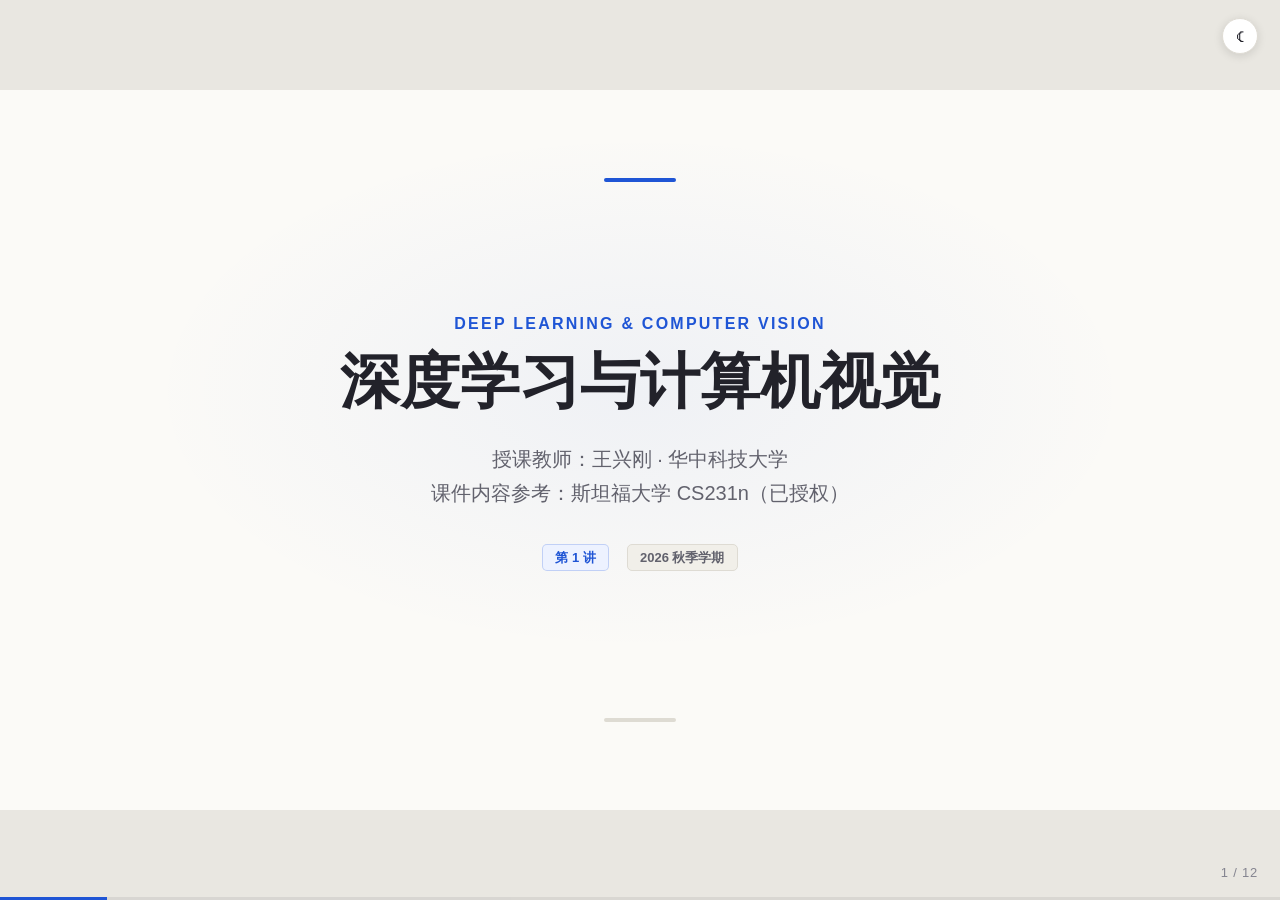
==== commit c8dce2f9: "新增暗色模式：CSS 变量整体换肤 + 右上角切换按钮 + T 快捷键 - js/theme.js（新）：首帧前写入 data-theme 避免闪烁；localStorage 持久化，   默认跟随 " ====
--- a/demo.html
+++ b/demo.html
@@ -5,6 +5,7 @@
 <meta name="viewport" content="width=device-width, initial-scale=1">
 <title>课件设计系统 Demo — 深度学习与计算机视觉</title>
 <link rel="stylesheet" href="css/slides.css">
+<script src="js/theme.js?v=20260829"></script>
 </head>
 <body>
 <div id="viewport">
--- a/css/slides.css
+++ b/css/slides.css
@@ -1371,3 +1371,111 @@
   }
   #pager, #progress-track { display: none !important; }
 }
+
+/* --------------------------------------------------------------------------
+   12. 暗色模式（html[data-theme="dark"]，由 js/theme.js 驱动，T 键切换）
+
+   策略：设计系统几乎全部走 CSS 变量，暗色首先整体换变量；
+   少数写死颜色的组件在下面逐个覆盖；
+   自绘 SVG 与 PPT 插图原本是"纸面印刷"配色，暗色下统一衬浅色图卡，
+   保证图表文字与配色完全不变。
+   -------------------------------------------------------------------------- */
+html[data-theme="dark"] {
+  --paper:      #1b1c22;
+  --paper-deep: #111218;
+  --card:       #24262f;
+  --ink:        #e9e7e1;
+  --muted:      #aaa9b4;
+  --faint:      #7f7f8a;
+  --line:       #3a3d47;
+  --accent:     #7ba2f8;
+  --accent-soft:#26304e;
+  --accent-2:   #e59a6d;
+}
+
+/* 切换瞬间的过渡（仅用户切换时由 theme.js 临时加 .theme-anim） */
+html.theme-anim *,
+html.theme-anim *::before,
+html.theme-anim *::after {
+  transition: background-color .32s ease, color .32s ease,
+              border-color .32s ease, box-shadow .32s ease !important;
+}
+
+/* 图卡：SVG 与图片在暗色下衬浅色底，保持"印刷图表"原样 */
+html[data-theme="dark"] .slide svg {
+  background: #f6f5f0;
+  border-radius: 8px;
+  padding: 8px;
+}
+html[data-theme="dark"] .slide img {
+  box-shadow: 0 3px 14px rgba(0, 0, 0, 0.45);
+}
+
+/* 写死颜色组件的暗色覆盖 */
+html[data-theme="dark"] .tag.warm { background: rgba(229, 154, 109, .13); border-color: rgba(229, 154, 109, .35); }
+html[data-theme="dark"] .tag.neutral { background: #26282f; }
+html[data-theme="dark"] .history-timeline .timeline-axis::before {
+  background: linear-gradient(90deg, #3d5a9e 0%, #7ba2f8 64%, #e59a6d 100%);
+}
+html[data-theme="dark"] .history-timeline .timeline-axis::after { border-left-color: #e59a6d; }
+html[data-theme="dark"] .history-event .event-node { background: var(--paper); border-color: #7ba2f8; box-shadow: 0 0 0 5px rgba(123, 162, 248, .16); }
+html[data-theme="dark"] .history-event.highlight .event-node { border-color: #e59a6d; box-shadow: 0 0 0 5px rgba(229, 154, 109, .16); }
+html[data-theme="dark"] .history-event .event-card::after { background: var(--faint); }
+html[data-theme="dark"] .history-event .event-year { color: #9db8f0; background: #22304f; }
+html[data-theme="dark"] .history-event.highlight .event-year { color: #e59a6d; background: rgba(229, 154, 109, .13); }
+html[data-theme="dark"] .history-event .event-title { color: var(--ink); }
+html[data-theme="dark"] .history-event .event-note { color: var(--muted); }
+html[data-theme="dark"] .ccnet-equation { border-left-color: rgba(123, 162, 248, .6); background: rgba(123, 162, 248, .07); }
+html[data-theme="dark"] .ccnet-equation .eq-main { color: var(--ink); }
+html[data-theme="dark"] .ccnet-equation .eq-note { color: var(--muted); }
+html[data-theme="dark"] .application-gallery .case-visual { background: #26272e; }
+html[data-theme="dark"] .pipeline-steps > div:not(:last-child)::after { border-top-color: var(--faint); }
+html[data-theme="dark"] .pipeline-steps > div:not(:last-child)::before { border-left-color: var(--faint); }
+html[data-theme="dark"] .hook-question-list li > span,
+html[data-theme="dark"] .agent-review-list li > span { color: #10131a; }
+html[data-theme="dark"] .slide table th { background: #31427a; color: #eef2ff; }
+html[data-theme="dark"] .slide table tbody tr:nth-child(even) td { background: #23252c; }
+html[data-theme="dark"] .agent-tools div { border-top-color: var(--faint); background: rgba(255, 255, 255, .04); }
+html[data-theme="dark"] .agent-stack-strip > div { border-top-color: var(--faint); }
+html[data-theme="dark"] .agent-stack-strip > div:nth-child(4) { border-top-color: #a78bca; }
+html[data-theme="dark"] .bad-prompt { border-left-color: var(--faint); background: rgba(255, 255, 255, .045); }
+html[data-theme="dark"] .good-prompt > span { color: var(--faint); }
+html[data-theme="dark"] .agent-delivery-example { background: var(--card); }
+html[data-theme="dark"] #progress-track { background: rgba(255, 255, 255, .10); }
+html[data-theme="dark"] body.overview .slide,
+html[data-theme="dark"] .overview .slide { box-shadow: 0 4px 18px rgba(0, 0, 0, .55); }
+
+/* lecture2 内联样式中的角标（类选择器，用属性+类提升优先级覆盖） */
+html[data-theme="dark"] .track-badge { background: #26282f; color: var(--muted); border-color: var(--line); }
+
+/* 主题切换按钮 */
+#theme-toggle {
+  position: fixed; top: 18px; right: 22px; z-index: 40;
+  width: 36px; height: 36px; padding: 0;
+  border-radius: 50%;
+  border: 1px solid var(--line);
+  background: var(--card);
+  color: var(--ink);
+  font-size: 17px; line-height: 1;
+  cursor: pointer; user-select: none;
+  display: flex; align-items: center; justify-content: center;
+  box-shadow: 0 2px 10px rgba(0, 0, 0, .12);
+  transition: border-color .18s ease, transform .18s ease,
+              background-color .3s ease, color .3s ease;
+}
+#theme-toggle:hover { border-color: var(--accent); transform: translateY(-1px); }
+#theme-toggle:focus-visible { outline: 2px solid var(--accent); outline-offset: 2px; }
+#theme-toggle .tt-icon { pointer-events: none; }
+
+/* 打印始终用浅色版式 */
+@media print {
+  #theme-toggle { display: none !important; }
+  html[data-theme="dark"] {
+    --paper: #fbfaf7; --paper-deep: #ffffff; --card: #ffffff;
+    --ink: #22222a; --muted: #62626d; --faint: #858590; --line: #dedbd3;
+    --accent: #1f55d5; --accent-soft: #edf2ff; --accent-2: #c2521e;
+  }
+  html[data-theme="dark"] .slide svg { background: transparent; padding: 0; }
+  html[data-theme="dark"] .slide table th { background: var(--accent); color: #fff; }
+  html[data-theme="dark"] .slide table tbody tr:nth-child(even) td { background: #f4f2ec; }
+}
